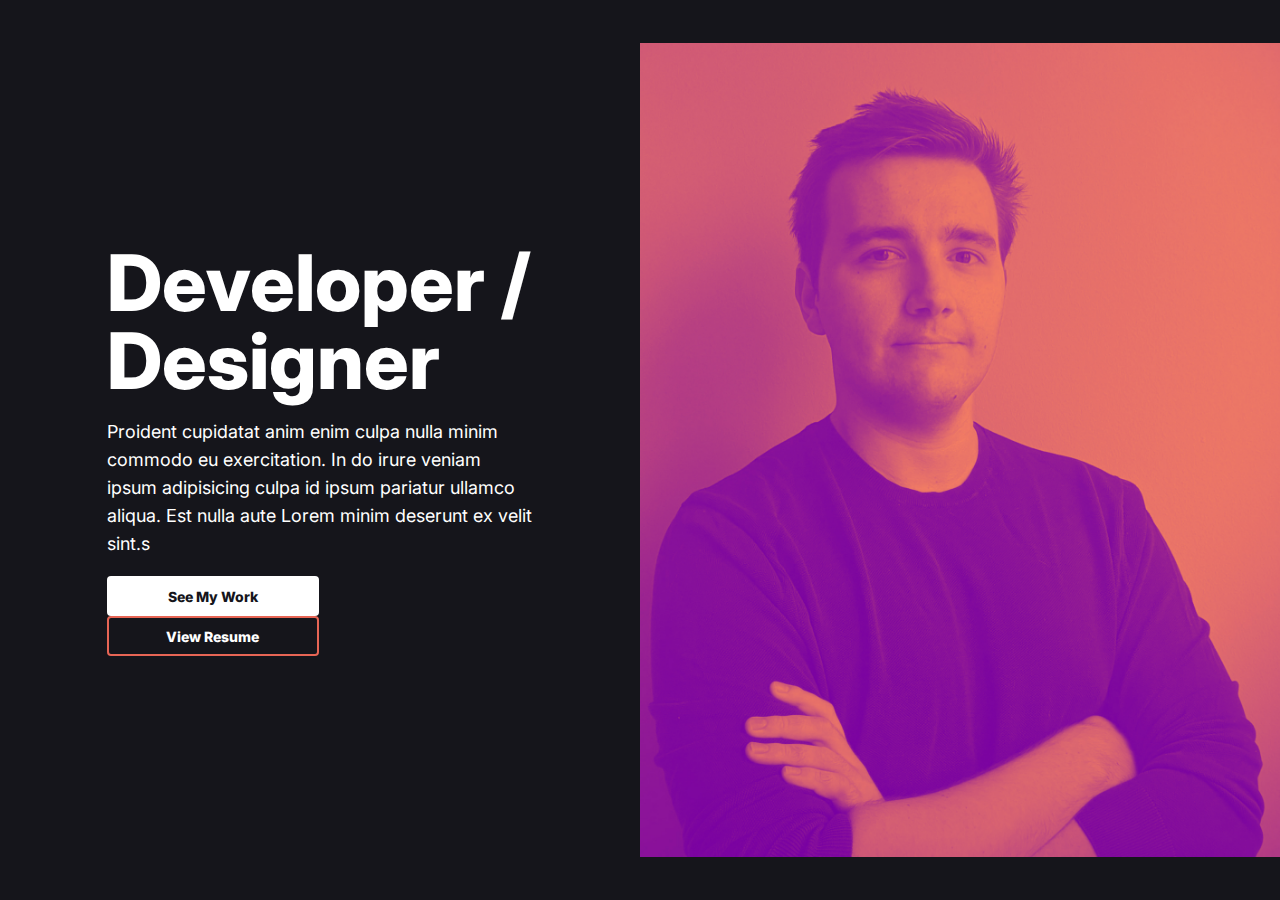
==== index.html @ f771b20e "Inital Commit / Added basic frontend code for landing page" ====
<!DOCTYPE html>
<html lang="en">
  <head>
    <meta charset="UTF-8" />
    <meta name="viewport" content="width=device-width, initial-scale=1.0" />
    <link
      href="https://fonts.googleapis.com/css2?family=Inter:wght@400;500;700;800&display=swap"
      rel="stylesheet"
    />
    <link rel="stylesheet" href="/style.css" />

    <title>Scott Grunerud's Portfolio</title>
  </head>
  <body>
    <div class="grid-container">
      <div class="cta-image-section">
        <img id="cta-image-outline" src="img/color-outline.svg" />
        <!-- <div id="cta-image-outline"></div> -->
        <img class="cta-image" src="./img/landing-img.jpg" />
      </div>
      <div class="cta-content">
        <h1 id="cta-title">
          Developer /<br />
          Designer
        </h1>
        <p>
          Proident cupidatat anim enim culpa nulla minim commodo eu
          exercitation. In do irure veniam ipsum adipisicing culpa id ipsum
          pariatur ullamco aliqua. Est nulla aute Lorem minim deserunt ex velit
          sint.s
        </p>
        <button class="btn btn-primary">See My Work</button>
        <button class="btn btn-secondary">View Resume</button>
      </div>
    </div>
  </body>
</html>
---- style.css ----
/* Global */
@import url("https://fonts.googleapis.com/css2?family=Inter:wght@400;500;700;800&display=swap");

:root {
  --main-bg-color: #15151b;
  --orange: #e76555;
  --white: #ffffff;
}

* {
  box-sizing: border-box;
}

body {
  background: var(--main-bg-color);
  color: var(--white);
  font-family: "Inter";
  margin: 0;
  padding: 0;
}

p {
  font-style: normal;
  font-weight: normal;
  font-size: 18px;
  line-height: 28px;
}

/* Landing Page */
#cta-title {
  font-weight: 800;
  font-size: 78px;
  margin: 0;
  line-height: 100%;
}

.sub-header {
  font-weight: 800;
  font-size: 48px;
}

.btn {
  width: 50%;
  font-family: "Inter";
  font-weight: 800;
  font-size: 14px;
  max-width: 212px;
  border-radius: 4px;
  padding: 8px 30px;
  border: none;
  height: 40px;
}

.btn-primary {
  background: var(--white);
  color: var(--main-bg-color);
}

.btn-secondary {
  color: var(--white);
  border: 2px solid var(--orange);
  background-color: var(--main-bg-color);
}

.grid-container {
  display: grid;
  max-height: 100vh;
  grid-template-columns: 1fr 1fr 1fr 1fr 1fr 1fr 1fr 1fr 1fr 1fr 1fr 1fr;
  grid-template-rows: 1fr 1fr 1fr;
  gap: 0px 0px;
  grid-template-areas:
    ". . . . . . cta-image-section cta-image-section cta-image-section cta-image-section cta-image-section cta-image-section"
    ". cta-content cta-content cta-content cta-content . cta-image-section cta-image-section cta-image-section cta-image-section cta-image-section cta-image-section"
    ". . . . . . cta-image-section cta-image-section cta-image-section cta-image-section cta-image-section cta-image-section";
}

.cta-image-section {
  grid-area: cta-image-section;
  display: flex;
  align-items: center;
  position: relative;
}

.cta-image {
  width: 80%;
  border-radius: 15px 25px;
}

#cta-image-outline {
  position: absolute;
  width: 80%;
  height: 80%;
  margin-top: 50px;
  margin-left: 30px;
  z-index: -1;
}

.cta-content {
  grid-area: cta-content;
}

@media (min-width: 1440px) {
  .grid-container {
    max-width: 1440px;
    width: 1440px;
    margin: 0 auto;
  }
}

@media (max-width: 1440px) {
  #cta-image-outline {
    display: none;
  }
  .cta-image {
    width: 100%;
    border-radius: 0;
  }

  .cta-image-section {
    display: flex;
  }
}

@media (max-width: 768px) {
  .grid-container {
    display: grid;
    grid-template-columns: 1fr 1fr 1fr 1fr 1fr 1fr 1fr 1fr 1fr 1fr 1fr 1fr;
    grid-template-rows: 1fr 1fr 1fr;
    gap: 0px 0px;
    grid-template-areas:
      ". cta-image-section cta-image-section cta-image-section cta-image-section cta-image-section cta-image-section ."
      "cta-content cta-content cta-content cta-content cta-content cta-content cta-content cta-content cta-content"
      "cta-content cta-content cta-content cta-content cta-content cta-content cta-content cta-content cta-content";

     
}
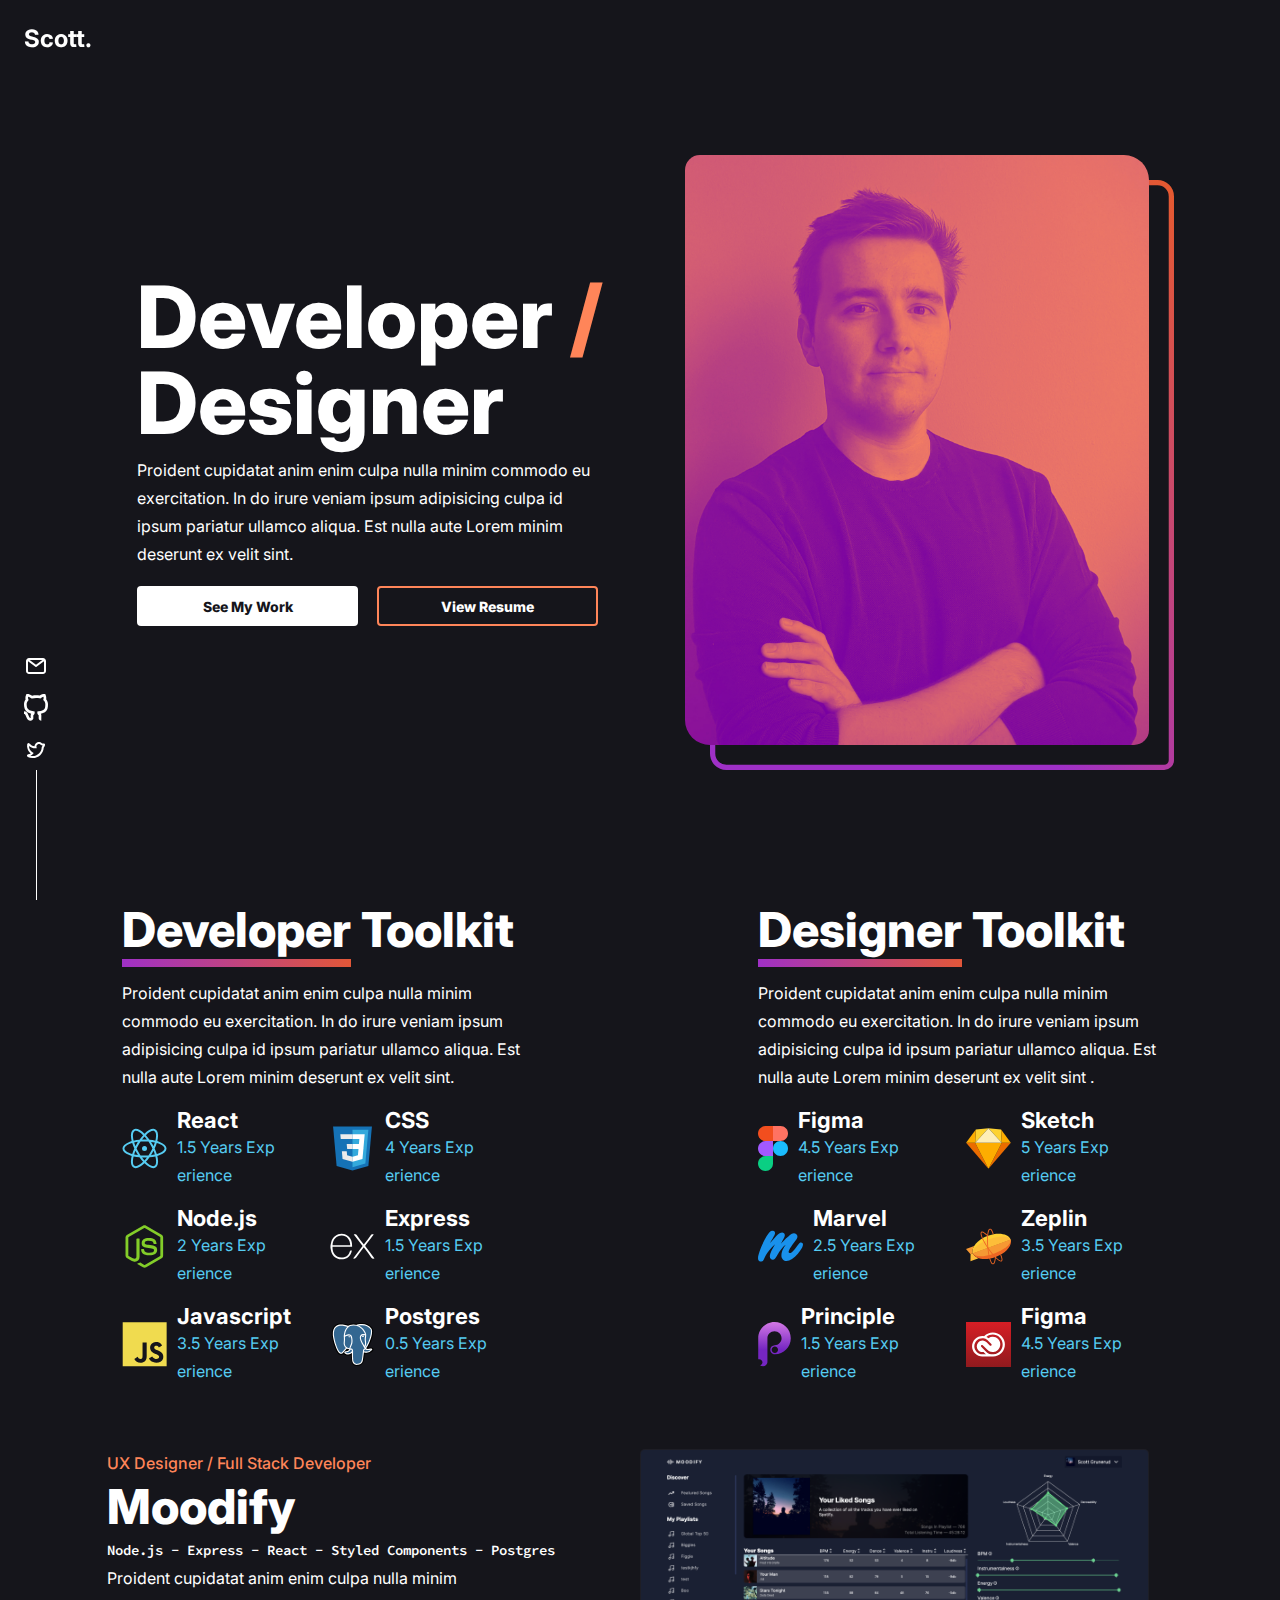
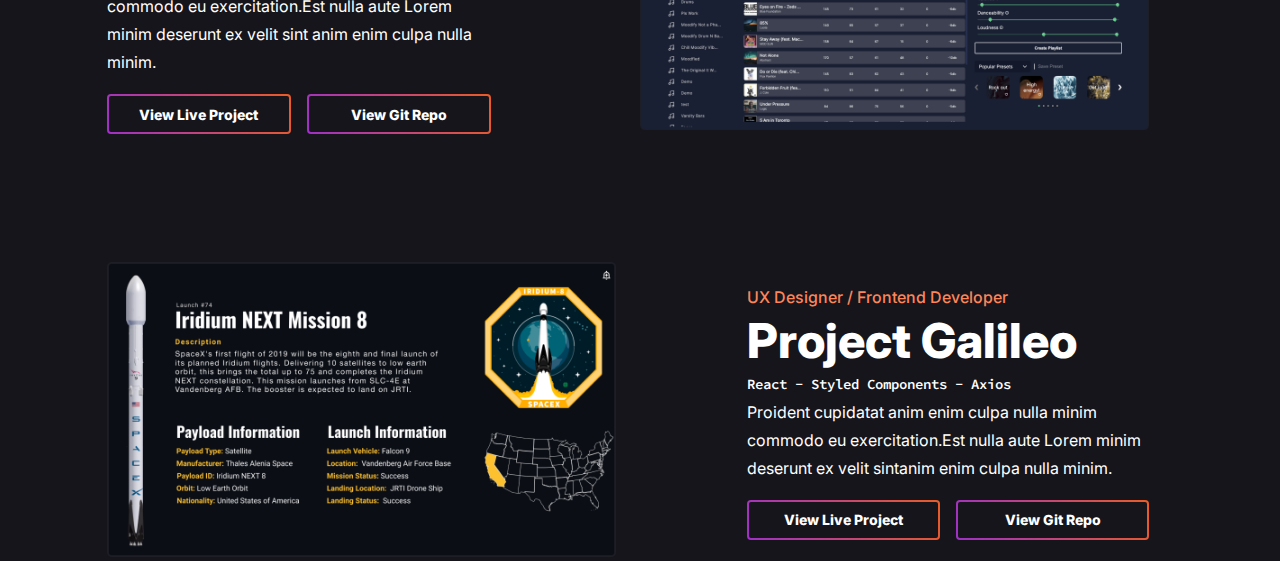
==== commit 1e364075: "Adding project galileo" ====
--- a/index.html
+++ b/index.html
@@ -12,26 +12,188 @@
     <title>Scott Grunerud's Portfolio</title>
   </head>
   <body>
-    <div class="grid-container">
-      <div class="cta-image-section">
-        <img id="cta-image-outline" src="img/color-outline.svg" />
-        <!-- <div id="cta-image-outline"></div> -->
-        <img class="cta-image" src="./img/landing-img.jpg" />
+    <nav>
+      <h2>Scott.</h2>
+    </nav>
+
+    <div id="socials-sidebar">
+      <div id="socials-icon-container">
+        <img src="./img/icons/email-icon.svg" />
+        <img src="./img/icons/github-icon.svg" />
+        <img src="./img/icons/twitter-icon.svg" />
       </div>
-      <div class="cta-content">
-        <h1 id="cta-title">
-          Developer /<br />
-          Designer
-        </h1>
-        <p>
-          Proident cupidatat anim enim culpa nulla minim commodo eu
-          exercitation. In do irure veniam ipsum adipisicing culpa id ipsum
-          pariatur ullamco aliqua. Est nulla aute Lorem minim deserunt ex velit
-          sint.s
-        </p>
-        <button class="btn btn-primary">See My Work</button>
-        <button class="btn btn-secondary">View Resume</button>
+      <div id="vertical-bar"></div>
+    </div>
+
+    <section id="landing-page">
+      <div class="landing-grid-container">
+        <div class="cta-image-section">
+          <img id="cta-image-outline" src="img/color-outline.svg" />
+          <img class="cta-image" src="./img/landing-img.jpg" />
+        </div>
+        <div class="cta-content">
+          <h1 id="cta-title">
+            Developer <span>/</span><br />
+            Designer
+          </h1>
+          <p class="pad-s-right">
+            Proident cupidatat anim enim culpa nulla minim commodo eu exercitation. In do irure
+            veniam ipsum adipisicing culpa id ipsum pariatur ullamco aliqua. Est nulla aute Lorem
+            minim deserunt ex velit sint.
+          </p>
+          <div class="btn-container pad-s-right">
+            <button class="btn btn-primary">See My Work</button>
+            <button class="btn btn-secondary">View Resume</button>
+          </div>
+        </div>
       </div>
-    </div>
+    </section>
+
+    <section id="developer-toolkit">
+      <div class="developer-designer-toolkits">
+        <div class="developer-toolkit">
+          <div class="dev-toolkit-content">
+            <h2 class="sub-header"><span class="border-gradient">Developer</span> Toolkit</h2>
+            <p>
+              Proident cupidatat anim enim culpa nulla minim commodo eu exercitation. In do irure
+              veniam ipsum adipisicing culpa id ipsum pariatur ullamco aliqua. Est nulla aute Lorem
+              minim deserunt ex velit sint.
+            </p>
+          </div>
+          <div class="react toolkit-item">
+            <img src="./img/icons/react-icon.svg" />
+            <div>
+              <h3>React</h3>
+              <p>1.5 Years Exp<span class="long-version">erience</span></p>
+            </div>
+          </div>
+          <div class="css toolkit-item">
+            <img src="./img/icons/css-icon.svg" />
+            <div>
+              <h3>CSS</h3>
+              <p>4 Years Exp<span class="long-version">erience</span></p>
+            </div>
+          </div>
+          <div class="node toolkit-item">
+            <img src="./img/icons/node-icon.svg" />
+            <div>
+              <h3>Node.js</h3>
+              <p>2 Years Exp<span class="long-version">erience</span></p>
+            </div>
+          </div>
+          <div class="express toolkit-item">
+            <img src="./img/icons/express-icon.svg" />
+            <div>
+              <h3>Express</h3>
+              <p>1.5 Years Exp<span class="long-version">erience</span></p>
+            </div>
+          </div>
+          <div class="javascript toolkit-item">
+            <img src="./img/icons/js-icon.svg" />
+            <div>
+              <h3>Javascript</h3>
+              <p>3.5 Years Exp<span class="long-version">erience</span></p>
+            </div>
+          </div>
+          <div class="postgres toolkit-item">
+            <img src="./img/icons/psql-icon.svg" />
+            <div>
+              <h3>Postgres</h3>
+              <p>0.5 Years Exp<span class="long-version">erience</span></p>
+            </div>
+          </div>
+        </div>
+
+        <div class="designer-toolkit">
+          <div class="designer-toolkit-content">
+            <h2 class="sub-header"><span class="border-gradient">Designer</span> Toolkit</h2>
+            <p>
+              Proident cupidatat anim enim culpa nulla minim commodo eu exercitation. In do irure
+              veniam ipsum adipisicing culpa id ipsum pariatur ullamco aliqua. Est nulla aute Lorem
+              minim deserunt ex velit sint .
+            </p>
+          </div>
+          <div class="figma toolkit-item">
+            <img src="./img/icons/figma-icon.svg" />
+            <div>
+              <h3>Figma</h3>
+              <p>4.5 Years Exp<span class="long-version">erience</span></p>
+            </div>
+          </div>
+          <div class="sketch toolkit-item">
+            <img src="./img/icons/sketch-icon.svg" />
+            <div>
+              <h3>Sketch</h3>
+              <p>5 Years Exp<span class="long-version">erience</span></p>
+            </div>
+          </div>
+          <div class="marvel toolkit-item">
+            <img src="./img/icons/marvel-icon.svg" />
+            <div>
+              <h3>Marvel</h3>
+              <p>2.5 Years Exp<span class="long-version">erience</span></p>
+            </div>
+          </div>
+          <div class="zeplin toolkit-item">
+            <img src="./img/icons/zeplin-icon.svg" />
+            <div>
+              <h3>Zeplin</h3>
+              <p>3.5 Years Exp<span class="long-version">erience</span></p>
+            </div>
+          </div>
+          <div class="principle toolkit-item">
+            <img src="./img/icons/principle-icon.svg" />
+            <div>
+              <h3>Principle</h3>
+              <p>1.5 Years Exp<span class="long-version">erience</span></p>
+            </div>
+          </div>
+          <div class="adobe toolkit-item">
+            <img src="./img/icons/adobe-icon.svg" />
+            <div>
+              <h3>Figma</h3>
+              <p>4.5 Years Exp<span class="long-version">erience</span></p>
+            </div>
+          </div>
+        </div>
+      </div>
+    </section>
+
+    <section id="my-work">
+      <div class="grid-container">
+        <div class="project-moodify">
+          <p class="my-role">UX Designer / Full Stack Developer</p>
+          <h3 class="project-title">Moodify</h3>
+          <p class="technologies-used">Node.js - Express - React - Styled Components - Postgres</p>
+          <p class="project-desc pad-right">
+            Proident cupidatat anim enim culpa nulla minim commodo eu exercitation.Est nulla aute
+            Lorem minim deserunt ex velit sint anim enim culpa nulla minim.
+          </p>
+          <div class="btn-container project-btn-container pad-right">
+            <button class="btn btn-secondary gradient-btn">View Live Project</button>
+            <button class="btn btn-secondary gradient-btn">View Git Repo</button>
+          </div>
+        </div>
+        <div class="img-moodify">
+          <img class="project-img" src="./img/moodify-img.png" />
+        </div>
+        <div class="project-galileo">
+          <p class="my-role">UX Designer / Frontend Developer</p>
+          <h3 class="project-title">Project Galileo</h3>
+          <p class="technologies-used">React - Styled Components - Axios</p>
+          <p class="project-desc">
+            Proident cupidatat anim enim culpa nulla minim commodo eu exercitation.Est nulla aute
+            Lorem minim deserunt ex velit sintanim enim culpa nulla minim.
+          </p>
+          <div class="btn-container project-btn-container">
+            <button class="btn btn-secondary gradient-btn">View Live Project</button>
+            <button class="btn btn-secondary gradient-btn">View Git Repo</button>
+          </div>
+        </div>
+        <div class="img-galileo">
+          <img class="project-img" src="./img/galileo-img.png" />
+        </div>
+      </div>
+    </section>
   </body>
 </html>
--- a/style.css
+++ b/style.css
@@ -1,14 +1,29 @@
 /* Global */
-@import url("https://fonts.googleapis.com/css2?family=Inter:wght@400;500;700;800&display=swap");
+@import url("https://fonts.googleapis.com/css2?family=Inter:wght@400;500;700;800&family=Source+Code+Pro:wght@600&display=swap");
 
 :root {
+  /* Page Colors */
   --main-bg-color: #15151b;
-  --orange: #e76555;
+  --landing-bg-color: #aa3389;
+  --orange: #FF8559;
   --white: #ffffff;
+  --blue: #56ccf2;
+
+  /* Font Sizes */
+  --mobile-h1: 58px;
+  --body-text: 14px;
+  --sub-header: 34px;
 }
 
 * {
   box-sizing: border-box;
+}
+
+h1,
+h2,
+h3,
+p {
+  margin: 0;
 }
 
 body {
@@ -22,21 +37,28 @@
 p {
   font-style: normal;
   font-weight: normal;
-  font-size: 18px;
+  font-size: var(--body-text);
   line-height: 28px;
-}
-
-/* Landing Page */
-#cta-title {
-  font-weight: 800;
-  font-size: 78px;
-  margin: 0;
-  line-height: 100%;
 }
 
 .sub-header {
   font-weight: 800;
-  font-size: 48px;
+  font-size: var(--sub-header);
+  margin: 0;
+
+  margin-bottom: 10px;
+  display: inline-block;
+}
+
+.border-gradient {
+  border-bottom: solid 6px;
+  border-image-slice: 1;
+  border-image-source: linear-gradient(
+    247.64deg,
+    #ea5c26 0%,
+    #9f30c7 100%,
+    #9f30c7 100%
+  );
 }
 
 .btn {
@@ -44,11 +66,12 @@
   font-family: "Inter";
   font-weight: 800;
   font-size: 14px;
-  max-width: 212px;
+  /* max-width: 212px; */
   border-radius: 4px;
-  padding: 8px 30px;
+  padding: 8px 15px;
   border: none;
   height: 40px;
+  transition: all 150ms ease-in;
 }
 
 .btn-primary {
@@ -56,81 +79,579 @@
   color: var(--main-bg-color);
 }
 
+.btn-primary:hover {
+  color: var(--orange);
+  background-color: #fffffff5;
+  cursor: pointer;
+}
+
 .btn-secondary {
   color: var(--white);
   border: 2px solid var(--orange);
-  background-color: var(--main-bg-color);
-}
-
+  background-color: transparent;
+}
+
+.btn-secondary:hover {
+  color: var(--white);
+  cursor: pointer;
+}
+
+.btn-container {
+  width: 100%;
+  display: flex;
+  justify-content: space-between;
+}
+
+.btn-container > button {
+  width: 48%;
+}
+
+.gradient-btn {
+  position: relative;
+  box-sizing: border-box;
+  background: var(--main-bg-color);
+  background-clip: padding-box;
+  /* !importanté */
+  border: solid 2px transparent;
+  /* !importanté */
+}
+.gradient-btn:before {
+  content: "";
+  position: absolute;
+  top: 0;
+  right: 0;
+  bottom: 0;
+  left: 0;
+  z-index: -1;
+  margin: -2px;
+  /* !importanté */
+  border-radius: inherit;
+  /* !importanté */
+  background: linear-gradient(
+    247.64deg,
+    #ea5c26 0%,
+    #9f30c7 100%,
+    #9f30c7 100%
+  );
+}
+.gradient-btn:hover {
+  background: rgba(0, 0, 0, 0);
+}
+
+nav {
+  padding: 16px;
+  background-color: transparent;
+  z-index: 9;
+  position: fixed;
+}
+
+#socials-sidebar {
+  display: none;
+  position: fixed;
+  left: 24px;
+  bottom: 0;
+}
+
+#socials-icon-container {
+  display: flex;
+  flex-flow: column;
+}
+
+#socials-icon-container > img {
+  display: inline-block;
+  padding: 8px 0;
+  transition: all 200ms ease;
+}
+
+#socials-icon-container > img:hover {
+  transform: translateY(-5px);
+}
+
+#vertical-bar {
+  width: 1px;
+  background: white;
+  height: 130px;
+}
+
+.section-header {
+  font-family: Inter;
+  font-weight: 800;
+  font-size: 64px;
+  color: var(--white);
+  margin-bottom: 16px;
+}
+
+/* Landing Page ------------------------------------*/
+#landing-page {
+  background-image: linear-gradient(
+      180deg,
+      rgba(223, 105, 110, 0) 0%,
+      rgba(170, 51, 137) 76%
+    ),
+    url("./img/landing-img.jpg");
+  background-repeat: no-repeat;
+  background-size: contain;
+  display: flex;
+  width: 100%;
+  height: 100vh;
+  background-color: var(--landing-bg-color);
+  align-content: flex-end;
+}
+
+#cta-title {
+  font-weight: 800;
+  font-size: var(--mobile-h1);
+  margin: 0;
+  line-height: 100%;
+}
+
+.cta-content > p {
+  margin-top: 10px;
+  margin-bottom: 18px;
+}
+
+#cta-title > span {
+  color: var(--orange);
+}
+
+.landing-grid-container {
+  display: grid;
+  align-self: center;
+  grid-template-columns: 1fr 1fr 1fr 1fr;
+  grid-template-rows: 1fr 1fr;
+  gap: 0px 16px;
+  margin: 0 16px;
+  grid-template-areas:
+    " . . . ."
+    "cta-content cta-content cta-content cta-content";
+}
+
+.cta-image-section {
+  margin-left: -5px;
+  grid-area: cta-image-section;
+  display: none;
+  align-items: center;
+  position: relative;
+}
+
+.cta-image {
+  display: none;
+  width: 90%;
+  border-radius: 15px 25px;
+  z-index: 2;
+}
+
+#cta-image-outline {
+  position: absolute;
+  width: 90%;
+  margin-top: 50px;
+  margin-left: 50px;
+}
+
+.cta-content {
+  grid-area: cta-content;
+}
+
+/* Developer Toolkit -------------------------------------- */
+
+#developer-toolkit {
+  margin-top: 32px;
+  margin-bottom: 64px;
+}
+
+.developer-designer-toolkits {
+  margin: 0 16px;
+  display: grid;
+  grid-template-columns: 1fr 1fr 1fr 1fr;
+  grid-template-rows: 1fr 1fr;
+  gap: 0px 16px;
+  grid-template-areas:
+    "developer-toolkit developer-toolkit developer-toolkit developer-toolkit"
+    "designer-toolkit designer-toolkit designer-toolkit designer-toolkit";
+}
+
+.developer-toolkit {
+  display: grid;
+  grid-template-columns: 1fr 1fr 1fr 1fr;
+  grid-template-rows: auto auto auto auto;
+  gap: 16px 16px;
+  grid-template-areas:
+    "dev-toolkit-content dev-toolkit-content dev-toolkit-content dev-toolkit-content"
+    "react react css css"
+    "node node express express"
+    "javascript javascript postgres postgres";
+  grid-area: developer-toolkit;
+}
+
+.dev-toolkit-content {
+  grid-area: dev-toolkit-content;
+}
+
+.react {
+  grid-area: react;
+}
+
+.css {
+  grid-area: css;
+}
+
+.node {
+  grid-area: node;
+}
+
+.express {
+  grid-area: express;
+}
+
+.javascript {
+  grid-area: javascript;
+}
+
+.postgres {
+  grid-area: postgres;
+}
+
+.designer-toolkit {
+  margin-top: 32px;
+  display: grid;
+  grid-template-columns: 1fr 1fr 1fr 1fr;
+  grid-template-rows: auto auto auto auto;
+  gap: 16px 16px;
+  grid-template-areas:
+    "designer-toolkit-content designer-toolkit-content designer-toolkit-content designer-toolkit-content"
+    "figma figma sketch sketch"
+    "marvel marvel zeplin zeplin"
+    "principle principle adobe adobe";
+  grid-area: designer-toolkit;
+}
+
+.designer-toolkit-content {
+  grid-area: designer-toolkit-content;
+}
+
+.figma {
+  grid-area: figma;
+}
+
+.sketch {
+  grid-area: sketch;
+}
+
+.marvel {
+  grid-area: marvel;
+}
+
+.zeplin {
+  grid-area: zeplin;
+}
+
+.principle {
+  grid-area: principle;
+}
+
+.adobe {
+  grid-area: adobe;
+}
+
+.toolkit-item {
+  display: flex;
+  align-items: center;
+}
+
+.toolkit-item > div > p {
+  color: var(--blue);
+}
+
+.toolkit-item > img {
+  padding-right: 10px;
+  height: 45px;
+  max-width: 55px;
+}
+
+.long-version {
+  display: none;
+}
+
+/* My Work Section ------------------------------------------- */
+#my-work {
+  margin: 0 16px;
+  margin-top: 32px;
+}
 .grid-container {
   display: grid;
-  max-height: 100vh;
-  grid-template-columns: 1fr 1fr 1fr 1fr 1fr 1fr 1fr 1fr 1fr 1fr 1fr 1fr;
-  grid-template-rows: 1fr 1fr 1fr;
-  gap: 0px 0px;
+  grid-template-columns: 1fr 1fr 1fr 1fr;
+  grid-template-rows:auto auto auto auto auto auto;
+  gap: 0px 15px;
   grid-template-areas:
-    ". . . . . . cta-image-section cta-image-section cta-image-section cta-image-section cta-image-section cta-image-section"
-    ". cta-content cta-content cta-content cta-content . cta-image-section cta-image-section cta-image-section cta-image-section cta-image-section cta-image-section"
-    ". . . . . . cta-image-section cta-image-section cta-image-section cta-image-section cta-image-section cta-image-section";
-}
-
-.cta-image-section {
-  grid-area: cta-image-section;
-  display: flex;
-  align-items: center;
-  position: relative;
-}
-
-.cta-image {
-  width: 80%;
-  border-radius: 15px 25px;
-}
-
-#cta-image-outline {
-  position: absolute;
-  width: 80%;
-  height: 80%;
-  margin-top: 50px;
-  margin-left: 30px;
-  z-index: -1;
-}
-
-.cta-content {
-  grid-area: cta-content;
-}
-
-@media (min-width: 1440px) {
-  .grid-container {
-    max-width: 1440px;
-    width: 1440px;
-    margin: 0 auto;
-  }
-}
-
-@media (max-width: 1440px) {
-  #cta-image-outline {
-    display: none;
-  }
-  .cta-image {
-    width: 100%;
-    border-radius: 0;
+    "project-moodify project-moodify project-moodify project-moodify"
+    "img-moodify img-moodify img-moodify img-moodify"
+    "project-galileo project-galileo project-galileo project-galileo"
+    "img-galileo img-galileo img-galileo img-galileo"
+    ". . . .";
+}
+
+.project-moodify {
+  grid-area: project-moodify;
+}
+
+
+
+.img-moodify {
+  grid-area: img-moodify;
+}
+
+.project-galileo {
+  grid-area: project-galileo;
+}
+
+.img-galileo {
+  grid-area: img-galileo;
+}
+
+.my-role {
+  font-weight: 500;
+  font-size: 16px;
+  color: var(--orange);
+}
+
+.technologies-used {
+  font-family: Source Code Pro;
+  font-style: normal;
+  font-weight: 600;
+  font-size: 14px;
+  display: none;
+}
+
+.project-desc {
+  padding-bottom: 8px;
+}
+
+.project-title {
+  font-weight: 800;
+  font-size: var(--sub-header);
+  margin: 0;
+  display: inline-block;
+}
+
+.project-img {
+  width: 100%;
+}
+
+/* Media Queries -------------------------------------------- */
+@media (min-width: 768px) {
+  :root {
+    --mobile-h1: 78px;
+    -sub-header: 34px;
+    --body-text: 16px;
+  }
+
+  #socials-sidebar {
+    display: flex;
+    flex-flow: column;
+    justify-content: center;
+    align-items: center;
+  }
+
+  #landing-page {
+    background-image: none;
+    background-color: var(--main-bg-color);
+    margin: 0 16px;
   }
 
   .cta-image-section {
     display: flex;
-  }
-}
-
-@media (max-width: 768px) {
+    justify-content: center;
+  }
+
+  .cta-image {
+    display: block;
+  }
+
+  .landing-grid-container {
+    grid-template-columns: repeat(8, 1fr);
+    grid-template-rows: 0.3fr 0.3fr;
+    gap: 36px 24px;
+    grid-template-areas:
+      ". cta-image-section cta-image-section cta-image-section cta-image-section cta-image-section cta-image-section ."
+      ". cta-content cta-content cta-content cta-content cta-content cta-content .";
+  }
+
+  .designer-toolkit {
+    margin-top: 32px;
+    display: grid;
+    grid-template-columns: 1fr 1fr 1fr 1fr;
+    grid-template-rows: 1fr auto auto auto;
+    gap: 16px 16px;
+    grid-template-areas:
+      "designer-toolkit-content designer-toolkit-content designer-toolkit-content designer-toolkit-content"
+      "figma figma sketch sketch"
+      "marvel marvel zeplin zeplin"
+      "principle principle adobe adobe";
+    grid-area: designer-toolkit;
+  }
+
+  .developer-designer-toolkits {
+    display: grid;
+    grid-template-columns: repeat(8, 1fr);
+    grid-template-rows: 1fr 1fr;
+    gap: 0px 16px;
+    grid-template-areas:
+      ". developer-toolkit developer-toolkit developer-toolkit developer-toolkit developer-toolkit developer-toolkit ."
+      ". designer-toolkit designer-toolkit designer-toolkit designer-toolkit designer-toolkit designer-toolkit .";
+  }
+
+  .toolkit-item > div > h3 {
+    font-size: 22px;
+  }
+
+  .sub-header {
+    margin-bottom: 20px;
+  }
+
+  .border-gradient {
+    border-bottom: solid 8px;
+  }
+
+  .long-version {
+    display: inline-block;
+  }
+
   .grid-container {
     display: grid;
+    grid-template-columns: 1fr 1fr 1fr 1fr 1fr 1fr 1fr 1fr;
+    grid-template-rows: auto auto auto auto;
+    gap: 0px 15px;
+    grid-template-areas:
+      ". project-moodify project-moodify project-moodify project-moodify project-moodify project-moodify"
+      ". img-moodify img-moodify img-moodify img-moodify img-moodify img-moodify"
+      ". project-galileo project-galileo project-galileo project-galileo project-galileo project-galileo"
+      ". img-galileo img-galileo img-galileo img-galileo img-galileo img-galileo";
+  }
+
+  .project-moodify {
+    margin-bottom: 32px;
+  }
+
+  .section-header {
+    font-size: 64px;
+    margin-left: 16px;
+    margin-bottom: 32px;
+  }
+}
+
+@media (min-width: 1080px) {
+
+  .pad-s-right{
+    padding-right: 50px;
+  }
+
+  :root {
+    --mobile-h1: 86px;
+    --body-text: 16px;
+    --sub-header: 48px;
+  }
+
+  .landing-grid-container {
+    align-items: center;
+    max-height: 100vh;
     grid-template-columns: 1fr 1fr 1fr 1fr 1fr 1fr 1fr 1fr 1fr 1fr 1fr 1fr;
-    grid-template-rows: 1fr 1fr 1fr;
-    gap: 0px 0px;
+    grid-template-rows: 1fr;
+    gap: 0px 16px;
     grid-template-areas:
-      ". cta-image-section cta-image-section cta-image-section cta-image-section cta-image-section cta-image-section ."
-      "cta-content cta-content cta-content cta-content cta-content cta-content cta-content cta-content cta-content"
-      "cta-content cta-content cta-content cta-content cta-content cta-content cta-content cta-content cta-content";
-
-     
-}
+      ". . . . . . . . . . . ."
+      ". cta-content cta-content cta-content cta-content cta-content cta-image-section cta-image-section cta-image-section cta-image-section cta-image-section."
+      ". . . . . . . . . . . .";
+  }
+
+  nav {
+    padding: 24px;
+  }
+
+  .developer-designer-toolkits {
+    display: grid;
+    grid-template-columns: repeat(12, 1fr);
+    grid-template-rows: auto;
+    gap: 0px 24px;
+    grid-template-areas: ". developer-toolkit developer-toolkit developer-toolkit developer-toolkit . . designer-toolkit designer-toolkit designer-toolkit designer-toolkit .";
+  }
+
+  .designer-toolkit {
+    margin: 0;
+  }
+
+  #developer-toolkit {
+    max-width: 1440px;
+    margin: 0 auto;
+    margin-bottom: 64px;
+  }
+
+  #my-work {
+    max-width: 1440px;
+    margin: 0 auto;
+  }
+
+  .grid-container {
+    align-items: center;
+
+    display: grid;
+    grid-template-columns: 1fr 1fr 1fr 1fr 1fr 1fr 1fr 1fr 1fr 1fr 1fr 1fr;
+    grid-template-rows: auto;
+    gap: 128px 24px;
+    grid-template-areas: ". project-moodify project-moodify project-moodify project-moodify project-moodify img-moodify  img-moodify img-moodify img-moodify img-moodify . ."
+                        ".  img-galileo img-galileo img-galileo img-galileo img-galileo .  project-galileo project-galileo project-galileo project-galileo . .";
+  }
+
+  .project-moodify {
+    margin-bottom: 0;
+  }
+
+  .technologies-used {
+    display: block;
+  }
+
+
+
+  .pad-right{
+    padding-right: 125px;
+  }
+
+  .project-btn-container{
+    padding-top: 10px;
+  }
+
+  
+}
+
+@media (min-width: 1440px) {
+  #cta-image-outline {
+    position: absolute;
+    margin: 0;
+    left: 90px;
+    top: 30px;
+  }
+
+  .cta-image-section {
+    display: flex;
+    justify-content: flex-end;
+  }
+
+  #landing-page {
+    width: 1440px;
+    max-width: 1440px;
+    margin: 0 auto;
+  }
+
+  .developer-designer-toolkits {
+    width: 1440px;
+    max-width: 1440px;
+    margin: 0 auto;
+  }
+
+  .developer-toolkit {
+    padding: 0;
+  }
+
+  .designer-toolkit {
+    padding: 0;
+  }
+}
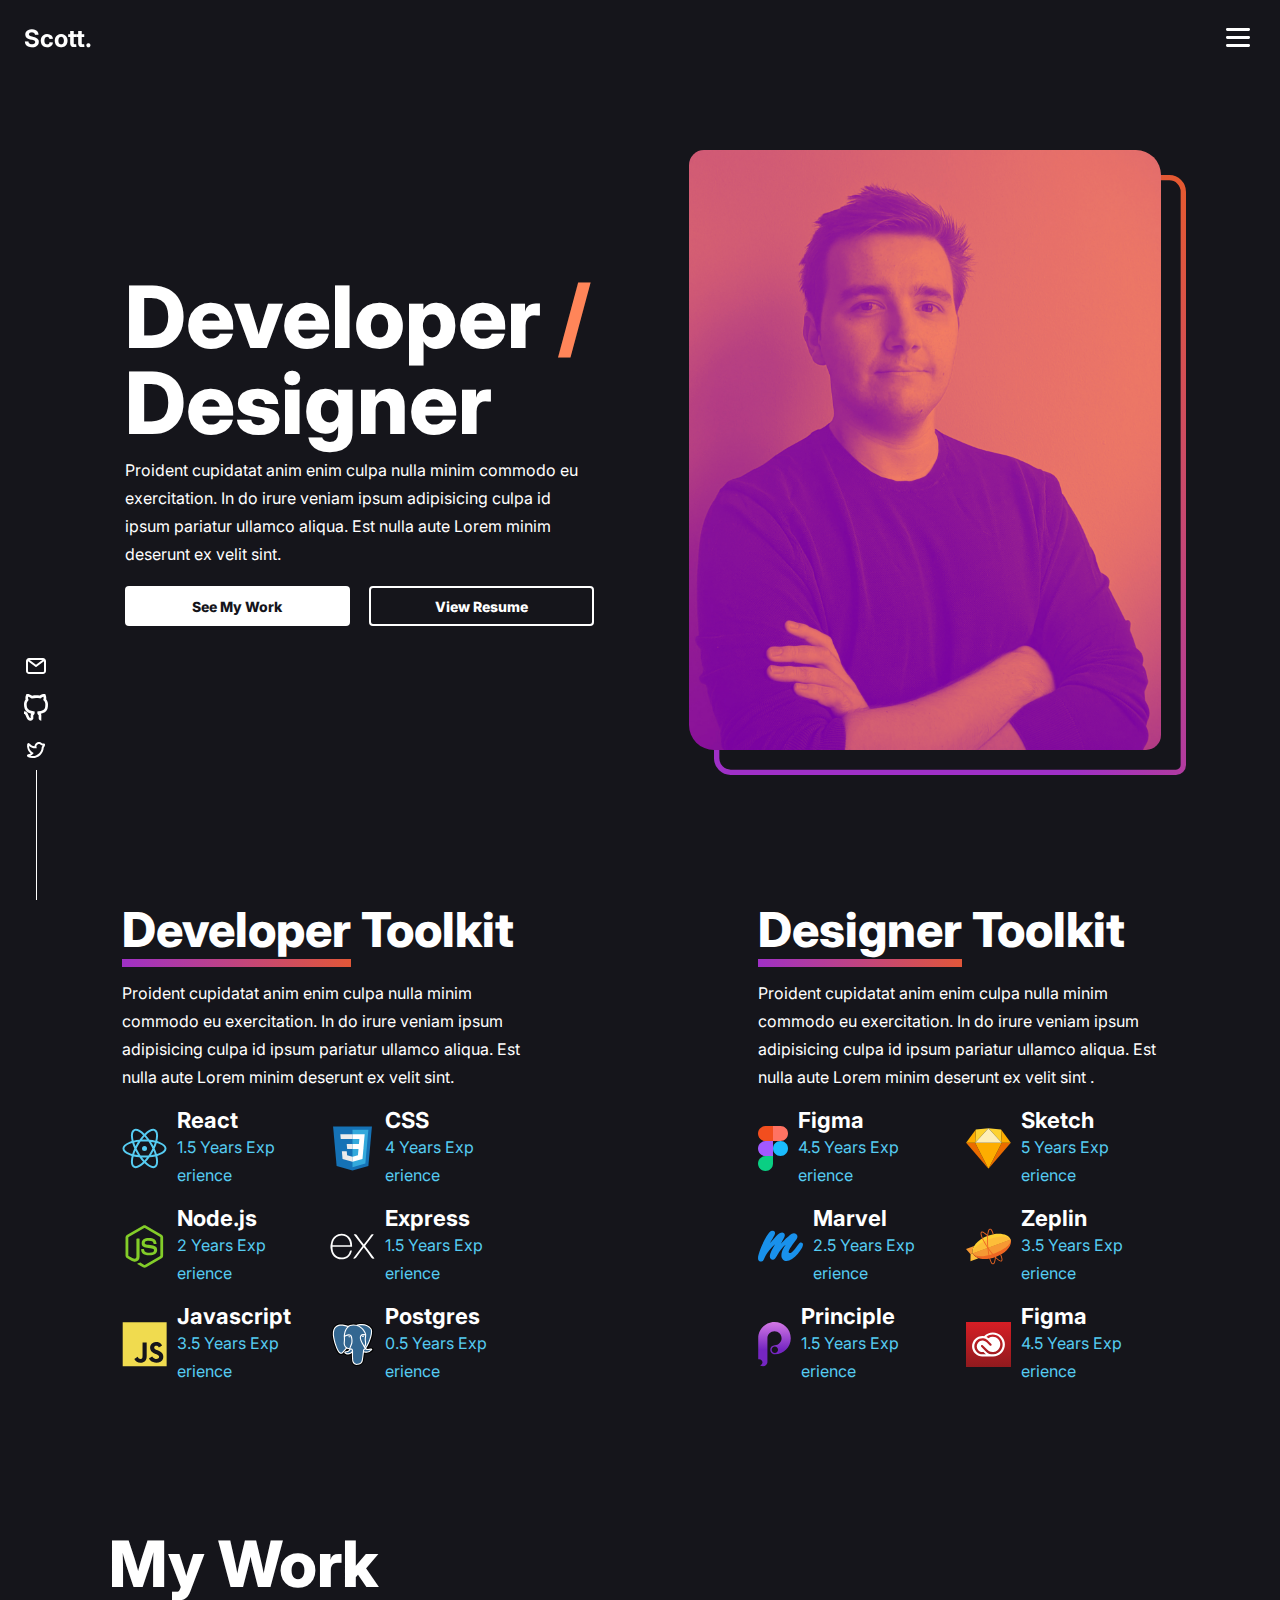
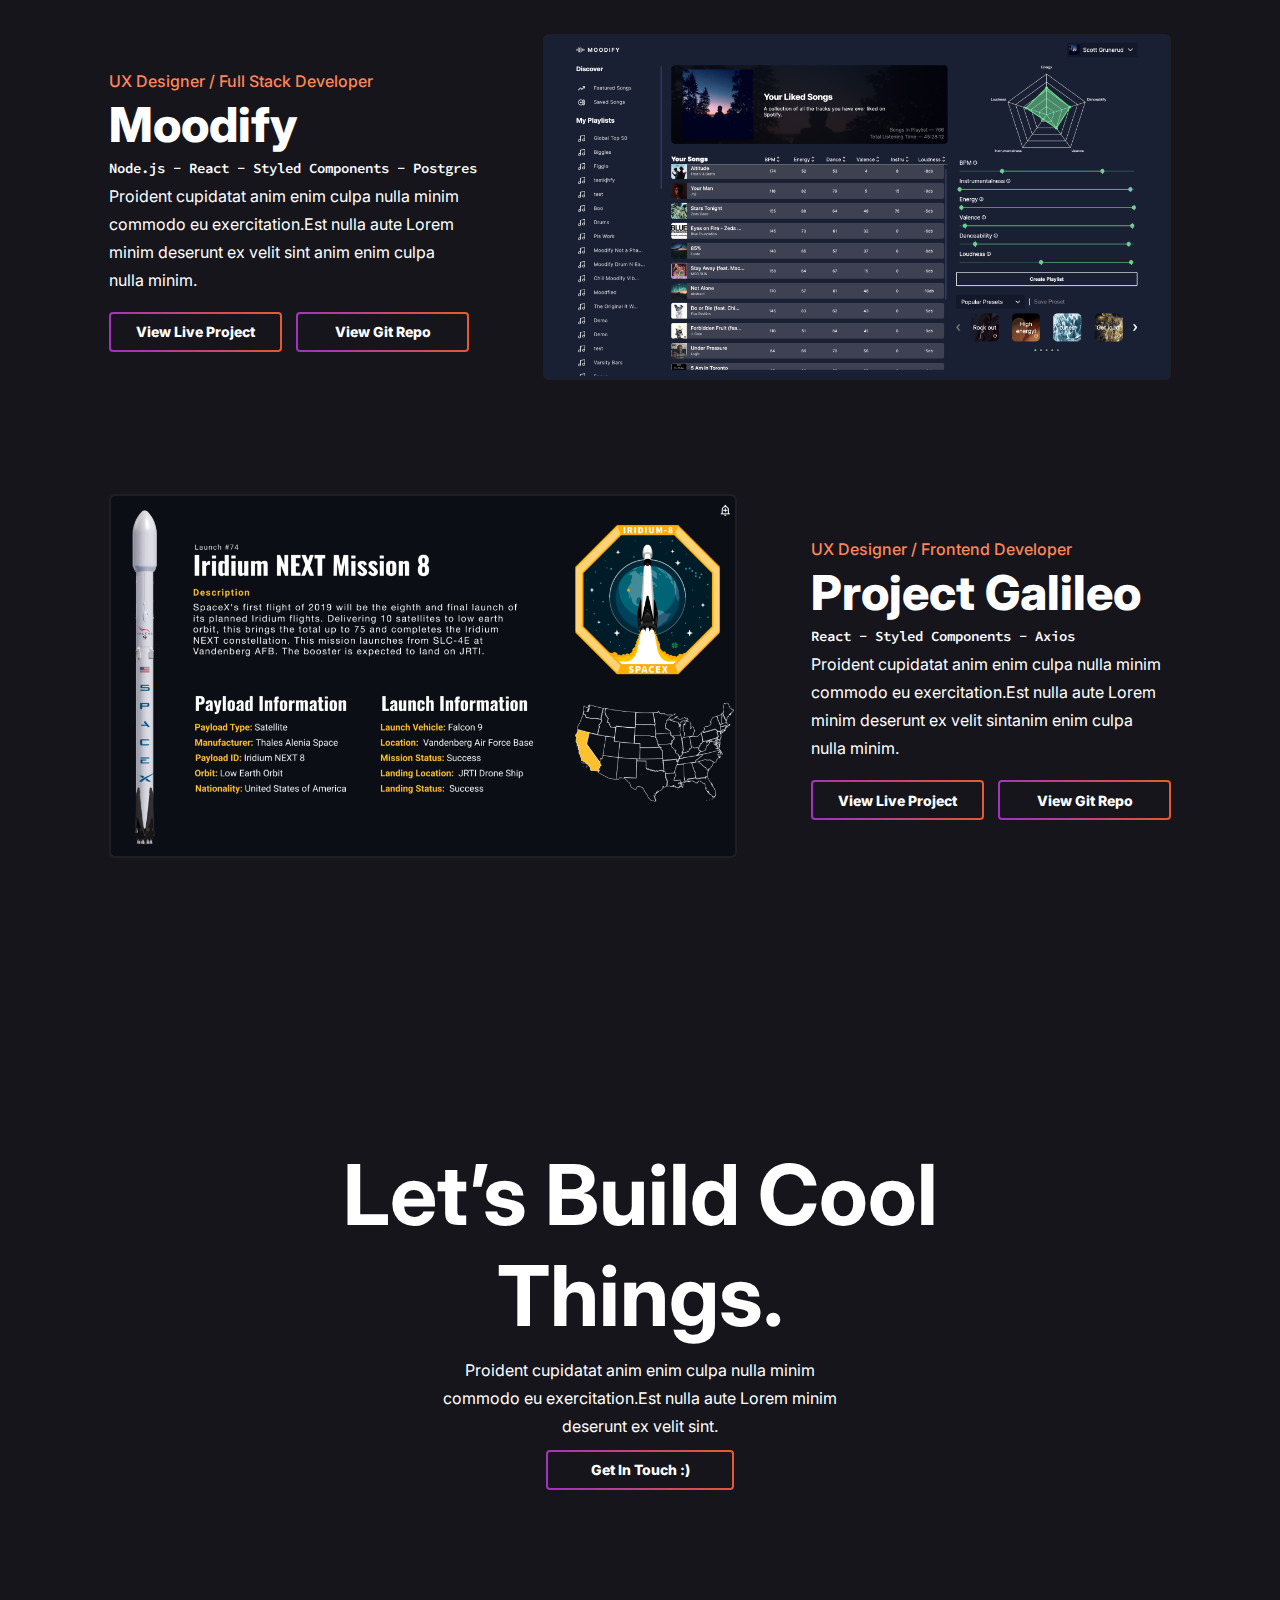
==== commit 287b375e: "All sections complete" ====
--- a/index.html
+++ b/index.html
@@ -14,6 +14,20 @@
   <body>
     <nav>
       <h2>Scott.</h2>
+      <button id="menu">
+        <img src="./img/icons/menu-outline.svg" />
+      </button>
+      <div class="open-menu">
+        <button id="close-icon">
+          <img src="./img/icons/close-icon.svg" />
+        </button>
+        <ul>
+          <li class="nav-item"><a href="#landing-page"> Home </a></li>
+          <li class="nav-item"><a href="#developer-toolkit">Tools</a></li>
+          <li class="nav-item"><a href="#my-work">Work</a></li>
+          <li class="nav-item"><a href="#contact">Contact</a></li>
+        </ul>
+      </div>
     </nav>
 
     <div id="socials-sidebar">
@@ -31,33 +45,48 @@
           <img id="cta-image-outline" src="img/color-outline.svg" />
           <img class="cta-image" src="./img/landing-img.jpg" />
         </div>
+
         <div class="cta-content">
           <h1 id="cta-title">
             Developer <span>/</span><br />
             Designer
           </h1>
           <p class="pad-s-right">
-            Proident cupidatat anim enim culpa nulla minim commodo eu exercitation. In do irure
-            veniam ipsum adipisicing culpa id ipsum pariatur ullamco aliqua. Est nulla aute Lorem
-            minim deserunt ex velit sint.
-          </p>
+            Proident cupidatat anim enim culpa nulla minim commodo eu
+            exercitation. In do irure veniam ipsum adipisicing culpa id ipsum
+            pariatur ullamco aliqua. Est nulla aute Lorem minim deserunt ex
+            velit sint.
+          </p>
+
           <div class="btn-container pad-s-right">
-            <button class="btn btn-primary">See My Work</button>
-            <button class="btn btn-secondary">View Resume</button>
-          </div>
-        </div>
-      </div>
-    </section>
-
+            <a class="btn btn-primary" href="#my-work"> See My Work </a>
+
+            <a
+              class="btn btn-secondary"
+              target="_blank"
+              rel="noreferrer noopener"
+              href="https://app.enhancv.com/share/98946ac0?utm_medium=growth&utm_campaign=share-resume&utm_source=dynamic"
+            >
+              View Resume
+            </a>
+          </div>
+        </div>
+      </div>
+    </section>
+
+    <!-- Toolkit Section -->
     <section id="developer-toolkit">
       <div class="developer-designer-toolkits">
         <div class="developer-toolkit">
           <div class="dev-toolkit-content">
-            <h2 class="sub-header"><span class="border-gradient">Developer</span> Toolkit</h2>
+            <h2 class="sub-header">
+              <span class="border-gradient">Developer</span> Toolkit
+            </h2>
             <p>
-              Proident cupidatat anim enim culpa nulla minim commodo eu exercitation. In do irure
-              veniam ipsum adipisicing culpa id ipsum pariatur ullamco aliqua. Est nulla aute Lorem
-              minim deserunt ex velit sint.
+              Proident cupidatat anim enim culpa nulla minim commodo eu
+              exercitation. In do irure veniam ipsum adipisicing culpa id ipsum
+              pariatur ullamco aliqua. Est nulla aute Lorem minim deserunt ex
+              velit sint.
             </p>
           </div>
           <div class="react toolkit-item">
@@ -106,11 +135,14 @@
 
         <div class="designer-toolkit">
           <div class="designer-toolkit-content">
-            <h2 class="sub-header"><span class="border-gradient">Designer</span> Toolkit</h2>
+            <h2 class="sub-header">
+              <span class="border-gradient">Designer</span> Toolkit
+            </h2>
             <p>
-              Proident cupidatat anim enim culpa nulla minim commodo eu exercitation. In do irure
-              veniam ipsum adipisicing culpa id ipsum pariatur ullamco aliqua. Est nulla aute Lorem
-              minim deserunt ex velit sint .
+              Proident cupidatat anim enim culpa nulla minim commodo eu
+              exercitation. In do irure veniam ipsum adipisicing culpa id ipsum
+              pariatur ullamco aliqua. Est nulla aute Lorem minim deserunt ex
+              velit sint .
             </p>
           </div>
           <div class="figma toolkit-item">
@@ -159,35 +191,41 @@
       </div>
     </section>
 
+    <!-- My Works Section -->
     <section id="my-work">
-      <div class="grid-container">
+      <div class="my-work-grid">
+        <h2 class="work-header section-header">My Work</h2>
         <div class="project-moodify">
           <p class="my-role">UX Designer / Full Stack Developer</p>
           <h3 class="project-title">Moodify</h3>
-          <p class="technologies-used">Node.js - Express - React - Styled Components - Postgres</p>
+          <p class="technologies-used">
+            Node.js - React - Styled Components - Postgres
+          </p>
           <p class="project-desc pad-right">
-            Proident cupidatat anim enim culpa nulla minim commodo eu exercitation.Est nulla aute
-            Lorem minim deserunt ex velit sint anim enim culpa nulla minim.
+            Proident cupidatat anim enim culpa nulla minim commodo eu
+            exercitation.Est nulla aute Lorem minim deserunt ex velit sint anim
+            enim culpa nulla minim.
           </p>
           <div class="btn-container project-btn-container pad-right">
-            <button class="btn btn-secondary gradient-btn">View Live Project</button>
-            <button class="btn btn-secondary gradient-btn">View Git Repo</button>
+            <a class="btn btn-secondary gradient-btn"> View Live Project </a>
+            <a class="btn btn-secondary gradient-btn"> View Git Repo </a>
           </div>
         </div>
         <div class="img-moodify">
           <img class="project-img" src="./img/moodify-img.png" />
         </div>
-        <div class="project-galileo">
+        <div class="project-galileo pad-left">
           <p class="my-role">UX Designer / Frontend Developer</p>
           <h3 class="project-title">Project Galileo</h3>
           <p class="technologies-used">React - Styled Components - Axios</p>
-          <p class="project-desc">
-            Proident cupidatat anim enim culpa nulla minim commodo eu exercitation.Est nulla aute
-            Lorem minim deserunt ex velit sintanim enim culpa nulla minim.
+          <p class="project-desc pad">
+            Proident cupidatat anim enim culpa nulla minim commodo eu
+            exercitation.Est nulla aute Lorem minim deserunt ex velit sintanim
+            enim culpa nulla minim.
           </p>
           <div class="btn-container project-btn-container">
-            <button class="btn btn-secondary gradient-btn">View Live Project</button>
-            <button class="btn btn-secondary gradient-btn">View Git Repo</button>
+            <a class="btn btn-secondary gradient-btn"> View Live Project </a>
+            <a class="btn btn-secondary gradient-btn"> View Git Repo </a>
           </div>
         </div>
         <div class="img-galileo">
@@ -195,5 +233,29 @@
         </div>
       </div>
     </section>
+
+    <!-- Contact Section -->
+    <section id="contact">
+      <div class="contact-grid">
+        <div class="contact-header-section">
+          <h2>
+            Let’s Build<br class="break" />
+            Cool Things.
+          </h2>
+        </div>
+        <div class="contact-text-section">
+          <p>
+            Proident cupidatat anim enim culpa nulla minim commodo eu
+            exercitation.Est nulla aute Lorem minim deserunt ex velit sint.
+          </p>
+        </div>
+        <div class="contact-btn-section">
+          <button class="btn btn-secondary gradient-btn contact-btn">
+            Get In Touch :)
+          </button>
+        </div>
+      </div>
+    </section>
+    <script src="./scripts/nav.js"></script>
   </body>
 </html>
--- a/style.css
+++ b/style.css
@@ -5,7 +5,7 @@
   /* Page Colors */
   --main-bg-color: #15151b;
   --landing-bg-color: #aa3389;
-  --orange: #FF8559;
+  --orange: #ff8559;
   --white: #ffffff;
   --blue: #56ccf2;
 
@@ -15,8 +15,27 @@
   --sub-header: 34px;
 }
 
+/* width */
+::-webkit-scrollbar {
+  width: 4px;
+}
+
+/* Track */
+::-webkit-scrollbar-track {
+  background: transparent;
+}
+
+/* Handle */
+::-webkit-scrollbar-thumb {
+  background: var(--orange);
+}
+
 * {
   box-sizing: border-box;
+}
+
+html {
+  scroll-behavior: smooth;
 }
 
 h1,
@@ -39,6 +58,11 @@
   font-weight: normal;
   font-size: var(--body-text);
   line-height: 28px;
+}
+
+a {
+  text-decoration: none;
+  color: inherit;
 }
 
 .sub-header {
@@ -72,6 +96,9 @@
   border: none;
   height: 40px;
   transition: all 150ms ease-in;
+  display: flex;
+  justify-content: center;
+  align-items: center;
 }
 
 .btn-primary {
@@ -87,8 +114,7 @@
 
 .btn-secondary {
   color: var(--white);
-  border: 2px solid var(--orange);
-  background-color: transparent;
+  border: 2px solid white;
 }
 
 .btn-secondary:hover {
@@ -102,7 +128,7 @@
   justify-content: space-between;
 }
 
-.btn-container > button {
+.btn-container > a {
   width: 48%;
 }
 
@@ -138,11 +164,82 @@
   background: rgba(0, 0, 0, 0);
 }
 
+.contact-btn {
+  margin-top: 10px;
+  width: 100%;
+}
+
 nav {
   padding: 16px;
   background-color: transparent;
   z-index: 9;
   position: fixed;
+  width: 100%;
+  display: flex;
+  justify-content: space-between;
+}
+
+ul {
+  text-decoration: none;
+  list-style: none;
+  padding: 0;
+  margin: 0;
+}
+
+#menu {
+  background-color: transparent;
+  border: none;
+  cursor: pointer;
+}
+
+.open-menu {
+  z-index: 10;
+  min-height: 100vh;
+  width: 100%;
+  background-color: var(--main-bg-color);
+  position: absolute;
+  top: 0;
+  left: 0;
+  display: flex;
+  visibility: hidden;
+  opacity: 0;
+  align-items: center;
+  justify-content: flex-end;
+  text-align: right;
+  padding-right: 40px;
+  height: 0% !important;
+  transition: height 450ms, opacity 250ms, visibility 0s 300ms ease;
+}
+
+.show {
+  visibility: visible;
+  opacity: 1;
+  transition: opacity 300ms;
+  height: 100%;
+}
+
+.nav-item {
+  margin: 12px 0;
+  font-weight: 700;
+  font-size: 46px;
+  transition: color 250ms ease;
+}
+
+.nav-item:hover {
+  color: var(--orange);
+}
+
+.no-scroll {
+  overflow: hidden;
+}
+
+#close-icon {
+  position: absolute;
+  top: 16px;
+  right: 16px;
+  cursor: pointer;
+  background-color: transparent;
+  border: none;
 }
 
 #socials-sidebar {
@@ -193,7 +290,7 @@
   background-size: contain;
   display: flex;
   width: 100%;
-  height: 100vh;
+  min-height: 100vh;
   background-color: var(--landing-bg-color);
   align-content: flex-end;
 }
@@ -217,7 +314,7 @@
 .landing-grid-container {
   display: grid;
   align-self: center;
-  grid-template-columns: 1fr 1fr 1fr 1fr;
+  grid-template-columns: repeat(4, 1fr);
   grid-template-rows: 1fr 1fr;
   gap: 0px 16px;
   margin: 0 16px;
@@ -262,7 +359,7 @@
 .developer-designer-toolkits {
   margin: 0 16px;
   display: grid;
-  grid-template-columns: 1fr 1fr 1fr 1fr;
+  grid-template-columns: repeat(4, 1fr);
   grid-template-rows: 1fr 1fr;
   gap: 0px 16px;
   grid-template-areas:
@@ -272,7 +369,7 @@
 
 .developer-toolkit {
   display: grid;
-  grid-template-columns: 1fr 1fr 1fr 1fr;
+  grid-template-columns: repeat(4, 1fr);
   grid-template-rows: auto auto auto auto;
   gap: 16px 16px;
   grid-template-areas:
@@ -314,7 +411,7 @@
 .designer-toolkit {
   margin-top: 32px;
   display: grid;
-  grid-template-columns: 1fr 1fr 1fr 1fr;
+  grid-template-columns: repeat(4, 1fr);
   grid-template-rows: auto auto auto auto;
   gap: 16px 16px;
   grid-template-areas:
@@ -372,29 +469,35 @@
   display: none;
 }
 
+.img-moodify {
+  margin-bottom: 50px;
+}
+
 /* My Work Section ------------------------------------------- */
 #my-work {
   margin: 0 16px;
-  margin-top: 32px;
-}
-.grid-container {
+  margin-top: 64px;
+}
+.my-work-grid {
   display: grid;
-  grid-template-columns: 1fr 1fr 1fr 1fr;
-  grid-template-rows:auto auto auto auto auto auto;
+  grid-template-columns: repeat(4, 1fr);
+  grid-template-rows: auto auto auto auto auto auto;
   gap: 0px 15px;
   grid-template-areas:
+    "work-header work-header work-header work-header"
     "project-moodify project-moodify project-moodify project-moodify"
     "img-moodify img-moodify img-moodify img-moodify"
     "project-galileo project-galileo project-galileo project-galileo"
-    "img-galileo img-galileo img-galileo img-galileo"
-    ". . . .";
+    "img-galileo img-galileo img-galileo img-galileo";
+}
+
+.work-header {
+  grid-area: work-header;
 }
 
 .project-moodify {
   grid-area: project-moodify;
 }
-
-
 
 .img-moodify {
   grid-area: img-moodify;
@@ -437,6 +540,64 @@
   width: 100%;
 }
 
+/* Contact Me */
+#contact {
+  margin: 0 16px;
+  min-height: 100vh;
+  display: flex;
+  align-items: center;
+}
+.contact-grid {
+  display: grid;
+  grid-template-columns: 1fr 1fr 1fr 1fr;
+  grid-template-rows: auto auto auto;
+  gap: 0px 16px;
+  grid-template-areas:
+    "contact-header-section contact-header-section contact-header-section contact-header-section"
+    "contact-text-section contact-text-section contact-text-section contact-text-section"
+    ". contact-btn-section contact-btn-section .";
+}
+
+.contact-header-section {
+  text-align: center;
+  grid-area: contact-header-section;
+  font-weight: 800;
+  font-size: 34px;
+  text-align: center;
+  padding: 10px;
+}
+
+.contact-text-section {
+  text-align: center;
+  grid-area: contact-text-section;
+}
+
+.contact-btn-section {
+  grid-area: contact-btn-section;
+}
+
+.contact-blurb {
+  grid-area: contact-blurb;
+  text-align: center;
+  display: flex;
+  flex-flow: column;
+  justify-content: center;
+  align-items: center;
+}
+
+#contact-cta {
+  font-size: 48px;
+  font-weight: 800;
+}
+
+.break {
+  display: block;
+}
+
+#contact-text {
+  width: 40%;
+}
+
 /* Media Queries -------------------------------------------- */
 @media (min-width: 768px) {
   :root {
@@ -445,6 +606,15 @@
     --body-text: 16px;
   }
 
+  .nav-item {
+    font-size: 72px;
+  }
+
+  .open-menu {
+    text-align: center;
+    justify-content: center;
+  }
+
   #socials-sidebar {
     display: flex;
     flex-flow: column;
@@ -479,7 +649,7 @@
   .designer-toolkit {
     margin-top: 32px;
     display: grid;
-    grid-template-columns: 1fr 1fr 1fr 1fr;
+    grid-template-columns: repeat(4 1fr);
     grid-template-rows: 1fr auto auto auto;
     gap: 16px 16px;
     grid-template-areas:
@@ -516,12 +686,13 @@
     display: inline-block;
   }
 
-  .grid-container {
+  .my-work-grid {
     display: grid;
-    grid-template-columns: 1fr 1fr 1fr 1fr 1fr 1fr 1fr 1fr;
-    grid-template-rows: auto auto auto auto;
-    gap: 0px 15px;
-    grid-template-areas:
+    grid-template-columns: repeat(8, 1fr);
+    grid-template-rows: auto auto auto auto auto;
+    gap: 0px 16px;
+    grid-template-areas:
+      ". work-header work-header work-header work-header . . "
       ". project-moodify project-moodify project-moodify project-moodify project-moodify project-moodify"
       ". img-moodify img-moodify img-moodify img-moodify img-moodify img-moodify"
       ". project-galileo project-galileo project-galileo project-galileo project-galileo project-galileo"
@@ -534,14 +705,36 @@
 
   .section-header {
     font-size: 64px;
-    margin-left: 16px;
     margin-bottom: 32px;
   }
-}
-
+
+  .contact-grid {
+    grid-template-columns: repeat(8, 1fr);
+    gap: 0px 16px;
+    grid-template-areas:
+      ". . . . . . . ."
+      ". .contact-blurb contact-blurb contact-blurb contact-blurb . ."
+      ". . . . . . . .";
+  }
+
+  .contact-grid {
+    grid-template-columns: repeat(8, 1fr);
+    grid-template-areas:
+      ". contact-header-section  contact-header-section  contact-header-section  contact-header-section  contact-header-section  contact-header-section."
+      ". . contact-text-section contact-text-section contact-text-section contact-text-section . ."
+      ". . . contact-btn-section contact-btn-section . . .";
+  }
+
+  .contact-header-section {
+    font-size: 56px;
+  }
+}
+/* Large Desktops */
 @media (min-width: 1080px) {
-
-  .pad-s-right{
+  .break {
+    display: none;
+  }
+  .pad-s-right {
     padding-right: 50px;
   }
 
@@ -554,9 +747,10 @@
   .landing-grid-container {
     align-items: center;
     max-height: 100vh;
-    grid-template-columns: 1fr 1fr 1fr 1fr 1fr 1fr 1fr 1fr 1fr 1fr 1fr 1fr;
+    grid-template-columns: repeat(12, 1fr);
     grid-template-rows: 1fr;
-    gap: 0px 16px;
+    gap: 0px 24px;
+    margin: 0 auto;
     grid-template-areas:
       ". . . . . . . . . . . ."
       ". cta-content cta-content cta-content cta-content cta-content cta-image-section cta-image-section cta-image-section cta-image-section cta-image-section."
@@ -565,6 +759,11 @@
 
   nav {
     padding: 24px;
+  }
+
+  #close-icon {
+    top: 24px;
+    right: 24px;
   }
 
   .developer-designer-toolkits {
@@ -588,40 +787,68 @@
   #my-work {
     max-width: 1440px;
     margin: 0 auto;
-  }
-
-  .grid-container {
+    margin-top: 140px;
+  }
+
+  .my-work-grid {
     align-items: center;
 
     display: grid;
-    grid-template-columns: 1fr 1fr 1fr 1fr 1fr 1fr 1fr 1fr 1fr 1fr 1fr 1fr;
-    grid-template-rows: auto;
-    gap: 128px 24px;
-    grid-template-areas: ". project-moodify project-moodify project-moodify project-moodify project-moodify img-moodify  img-moodify img-moodify img-moodify img-moodify . ."
-                        ".  img-galileo img-galileo img-galileo img-galileo img-galileo .  project-galileo project-galileo project-galileo project-galileo . .";
+    grid-template-columns: repeat(12, 1fr);
+    grid-template-rows: auto auto auto;
+    gap: 0 24px;
+    grid-template-areas:
+      ". work-header work-header work-header . . . . . . . ."
+      ". project-moodify project-moodify project-moodify project-moodify  img-moodify img-moodify img-moodify img-moodify img-moodify img-moodify . "
+      ".  img-galileo img-galileo img-galileo img-galileo img-galileo img-galileo project-galileo project-galileo project-galileo project-galileo . ";
   }
 
   .project-moodify {
-    margin-bottom: 0;
+    margin-bottom: 110px;
+  }
+
+  .img-moodify {
+    margin-bottom: 110px;
   }
 
   .technologies-used {
     display: block;
   }
 
-
-
-  .pad-right{
-    padding-right: 125px;
-  }
-
-  .project-btn-container{
+  .pad-right {
+    padding-right: 50px;
+  }
+  .pad-left {
+    padding-left: 50px;
+  }
+
+  .project-btn-container {
     padding-top: 10px;
   }
 
-  
-}
-
+  .contact-grid {
+    grid-template-columns: repeat(12, 1fr);
+    gap: 0px 24px;
+    grid-template-areas:
+      ". . . . . . . . . . . ."
+      ". . contact-blurb contact-blurb contact-blurb contact-blurb contact-blurb contact-blurb contact-blurb contact-blurb . ."
+      ". . . . . . . . . . . .";
+  }
+
+  #contact-cta {
+    font-size: var(--mobile-h1);
+  }
+
+  .contact-grid {
+    grid-template-columns: repeat(12, 1fr);
+    grid-template-areas:
+      ". .  contact-header-section contact-header-section  contact-header-section  contact-header-section  contact-header-section  contact-header-section  contact-header-section  contact-header-section . ."
+      ". . . . contact-text-section contact-text-section contact-text-section contact-text-section . . . ."
+      ". . . . . contact-btn-section  contact-btn-section . . . . .";
+  }
+}
+
+/* XL Desktops */
 @media (min-width: 1440px) {
   #cta-image-outline {
     position: absolute;
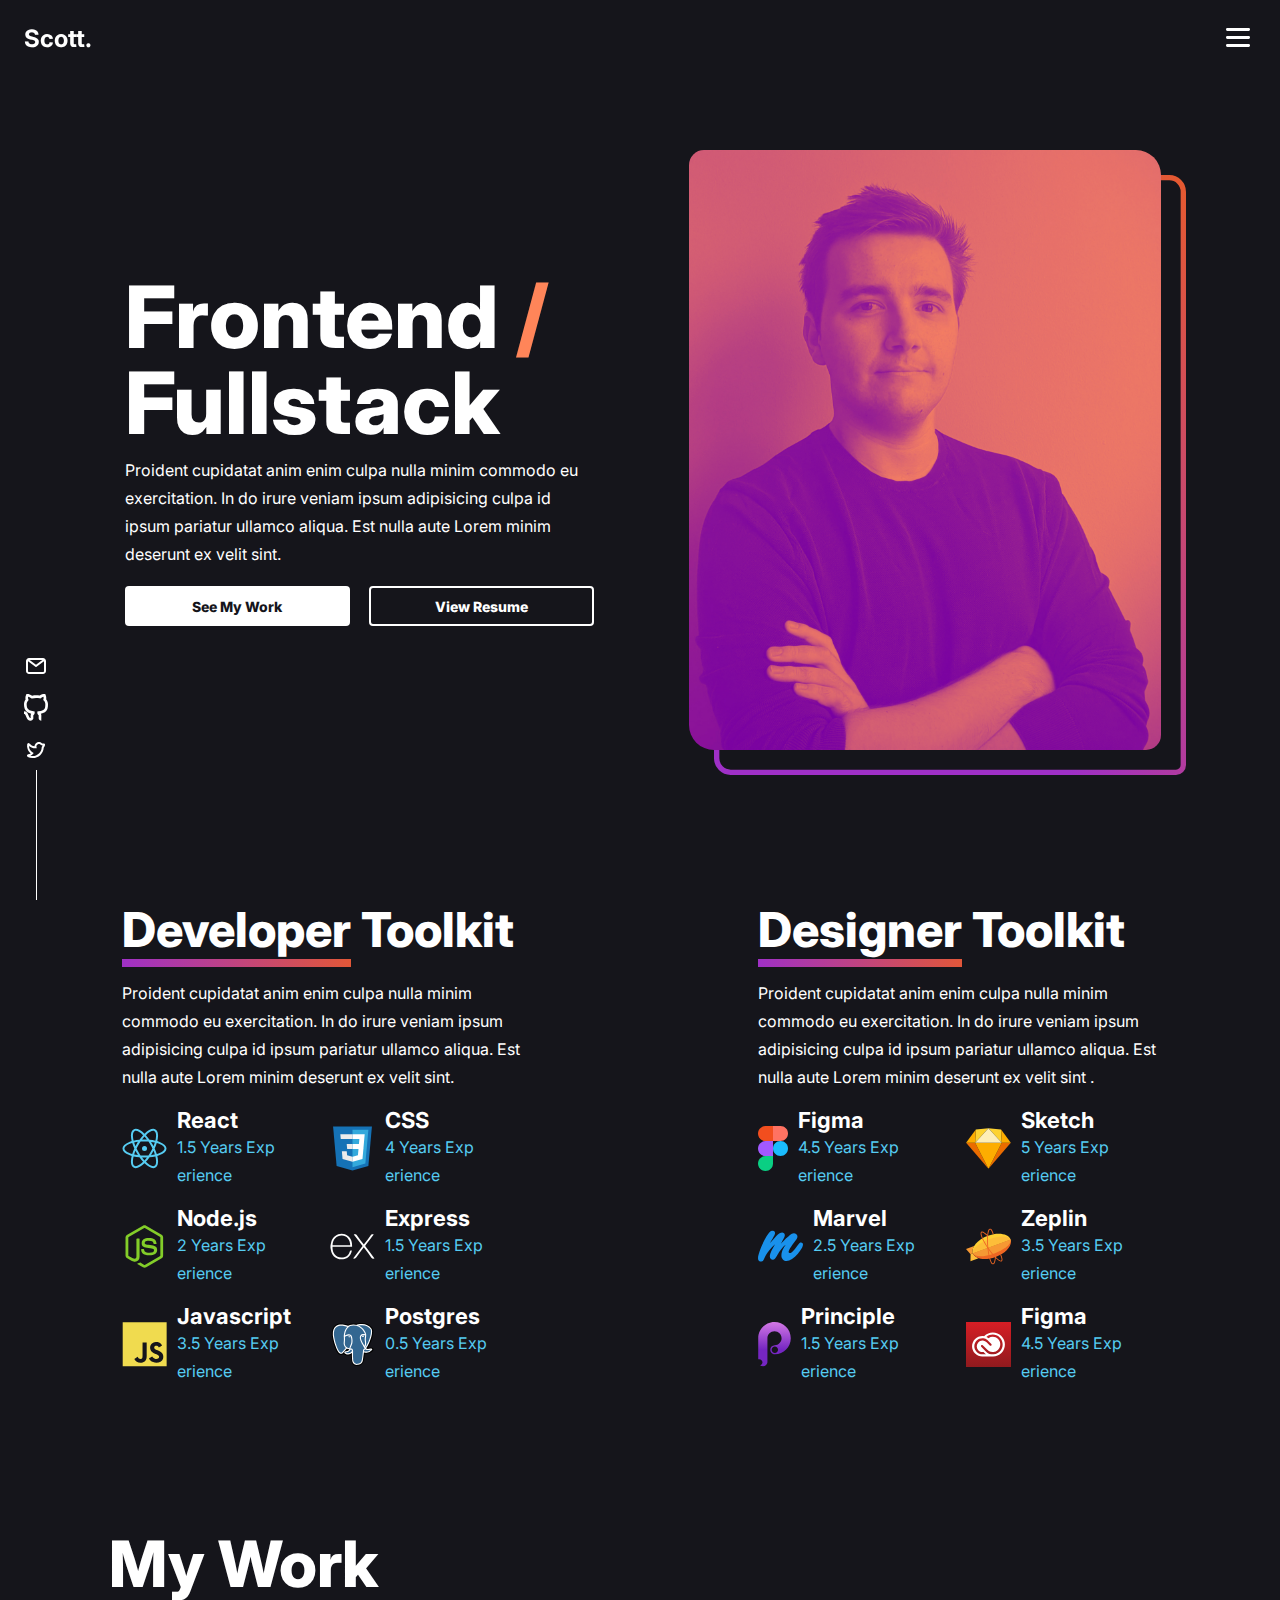
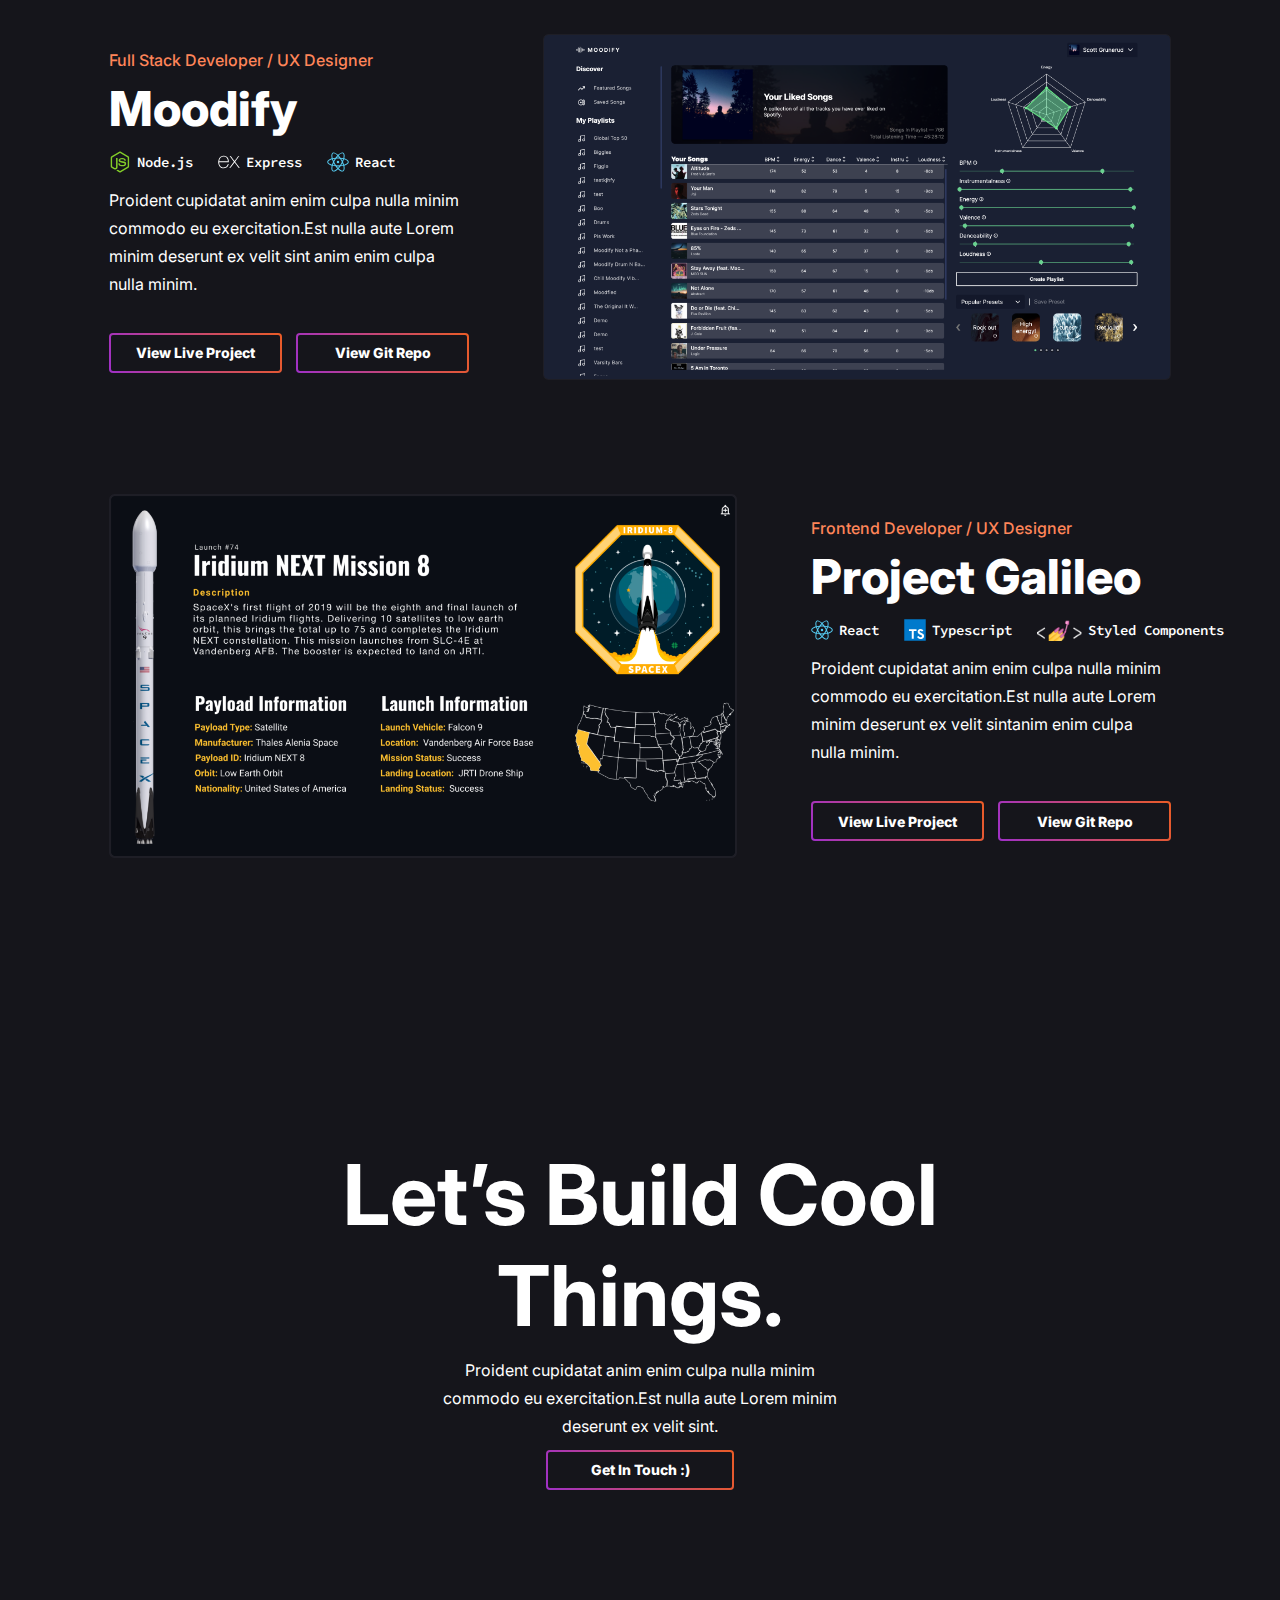
==== commit a12ac573: "Added tweaks to spacing" ====
--- a/index.html
+++ b/index.html
@@ -48,14 +48,13 @@
 
         <div class="cta-content">
           <h1 id="cta-title">
-            Developer <span>/</span><br />
-            Designer
+            Frontend <span>/</span><br />
+            Fullstack
           </h1>
           <p class="pad-s-right">
-            Proident cupidatat anim enim culpa nulla minim commodo eu
-            exercitation. In do irure veniam ipsum adipisicing culpa id ipsum
-            pariatur ullamco aliqua. Est nulla aute Lorem minim deserunt ex
-            velit sint.
+            Proident cupidatat anim enim culpa nulla minim commodo eu exercitation. In do irure
+            veniam ipsum adipisicing culpa id ipsum pariatur ullamco aliqua. Est nulla aute Lorem
+            minim deserunt ex velit sint.
           </p>
 
           <div class="btn-container pad-s-right">
@@ -79,14 +78,11 @@
       <div class="developer-designer-toolkits">
         <div class="developer-toolkit">
           <div class="dev-toolkit-content">
-            <h2 class="sub-header">
-              <span class="border-gradient">Developer</span> Toolkit
-            </h2>
+            <h2 class="sub-header"><span class="border-gradient">Developer</span> Toolkit</h2>
             <p>
-              Proident cupidatat anim enim culpa nulla minim commodo eu
-              exercitation. In do irure veniam ipsum adipisicing culpa id ipsum
-              pariatur ullamco aliqua. Est nulla aute Lorem minim deserunt ex
-              velit sint.
+              Proident cupidatat anim enim culpa nulla minim commodo eu exercitation. In do irure
+              veniam ipsum adipisicing culpa id ipsum pariatur ullamco aliqua. Est nulla aute Lorem
+              minim deserunt ex velit sint.
             </p>
           </div>
           <div class="react toolkit-item">
@@ -135,14 +131,11 @@
 
         <div class="designer-toolkit">
           <div class="designer-toolkit-content">
-            <h2 class="sub-header">
-              <span class="border-gradient">Designer</span> Toolkit
-            </h2>
+            <h2 class="sub-header"><span class="border-gradient">Designer</span> Toolkit</h2>
             <p>
-              Proident cupidatat anim enim culpa nulla minim commodo eu
-              exercitation. In do irure veniam ipsum adipisicing culpa id ipsum
-              pariatur ullamco aliqua. Est nulla aute Lorem minim deserunt ex
-              velit sint .
+              Proident cupidatat anim enim culpa nulla minim commodo eu exercitation. In do irure
+              veniam ipsum adipisicing culpa id ipsum pariatur ullamco aliqua. Est nulla aute Lorem
+              minim deserunt ex velit sint .
             </p>
           </div>
           <div class="figma toolkit-item">
@@ -196,15 +189,25 @@
       <div class="my-work-grid">
         <h2 class="work-header section-header">My Work</h2>
         <div class="project-moodify">
-          <p class="my-role">UX Designer / Full Stack Developer</p>
+          <p class="my-role">Full Stack Developer / UX Designer</p>
           <h3 class="project-title">Moodify</h3>
-          <p class="technologies-used">
-            Node.js - React - Styled Components - Postgres
-          </p>
+          <div class="technologies-used">
+            <div class="technology-used">
+              <img class="technology-icon" src="./img/icons/node-icon.svg" />
+              <p class="technology-name">Node.js</p>
+            </div>
+            <div class="technology-used">
+              <img class="technology-icon" src="./img/icons/express-icon.svg" />
+              <p class="technology-name">Express</p>
+            </div>
+            <div class="technology-used">
+              <img class="technology-icon" src="./img/icons/react-icon.svg" />
+              <p class="technology-name">React</p>
+            </div>
+          </div>
           <p class="project-desc pad-right">
-            Proident cupidatat anim enim culpa nulla minim commodo eu
-            exercitation.Est nulla aute Lorem minim deserunt ex velit sint anim
-            enim culpa nulla minim.
+            Proident cupidatat anim enim culpa nulla minim commodo eu exercitation.Est nulla aute
+            Lorem minim deserunt ex velit sint anim enim culpa nulla minim.
           </p>
           <div class="btn-container project-btn-container pad-right">
             <a class="btn btn-secondary gradient-btn"> View Live Project </a>
@@ -215,13 +218,26 @@
           <img class="project-img" src="./img/moodify-img.png" />
         </div>
         <div class="project-galileo pad-left">
-          <p class="my-role">UX Designer / Frontend Developer</p>
+          <p class="my-role">Frontend Developer / UX Designer</p>
           <h3 class="project-title">Project Galileo</h3>
-          <p class="technologies-used">React - Styled Components - Axios</p>
+          <div class="technologies-used">
+            <div class="technology-used">
+              <img class="technology-icon" src="./img/icons/react-icon.svg" />
+              <p class="technology-name">React</p>
+            </div>
+            <div class="technology-used">
+              <img class="technology-icon" src="./img/icons/typescript-icon.svg" />
+              <p class="technology-name">Typescript</p>
+            </div>
+
+            <div class="technology-used">
+              <img class="technology-icon" src="./img/icons/styled-c-icon.png" />
+              <p class="technology-name">Styled Components</p>
+            </div>
+          </div>
           <p class="project-desc pad">
-            Proident cupidatat anim enim culpa nulla minim commodo eu
-            exercitation.Est nulla aute Lorem minim deserunt ex velit sintanim
-            enim culpa nulla minim.
+            Proident cupidatat anim enim culpa nulla minim commodo eu exercitation.Est nulla aute
+            Lorem minim deserunt ex velit sintanim enim culpa nulla minim.
           </p>
           <div class="btn-container project-btn-container">
             <a class="btn btn-secondary gradient-btn"> View Live Project </a>
@@ -245,14 +261,12 @@
         </div>
         <div class="contact-text-section">
           <p>
-            Proident cupidatat anim enim culpa nulla minim commodo eu
-            exercitation.Est nulla aute Lorem minim deserunt ex velit sint.
+            Proident cupidatat anim enim culpa nulla minim commodo eu exercitation.Est nulla aute
+            Lorem minim deserunt ex velit sint.
           </p>
         </div>
         <div class="contact-btn-section">
-          <button class="btn btn-secondary gradient-btn contact-btn">
-            Get In Touch :)
-          </button>
+          <button class="btn btn-secondary gradient-btn contact-btn">Get In Touch :)</button>
         </div>
       </div>
     </section>
--- a/style.css
+++ b/style.css
@@ -515,9 +515,22 @@
   font-weight: 500;
   font-size: 16px;
   color: var(--orange);
-}
-
-.technologies-used {
+  margin-bottom: 5px;
+}
+
+.technologies-used{
+  display: flex;
+  width: max-content;
+  align-items: center;
+}
+
+.technology-used{
+  display: flex;
+  align-items: center;
+  margin-right: 25px;
+}
+
+.technology-name {
   font-family: Source Code Pro;
   font-style: normal;
   font-weight: 600;
@@ -525,8 +538,13 @@
   display: none;
 }
 
+.technology-icon{
+  height: 22px;
+  padding-right: 6px;
+}
+
 .project-desc {
-  padding-bottom: 8px;
+  margin-bottom: 25px;
 }
 
 .project-title {
@@ -534,6 +552,7 @@
   font-size: var(--sub-header);
   margin: 0;
   display: inline-block;
+  margin-bottom: 10px;
 }
 
 .project-img {
@@ -811,8 +830,13 @@
     margin-bottom: 110px;
   }
 
-  .technologies-used {
+  .technology-name{
     display: block;
+  }
+
+  .technologies-used{
+    display: flex;
+    margin-bottom: 10px;
   }
 
   .pad-right {
